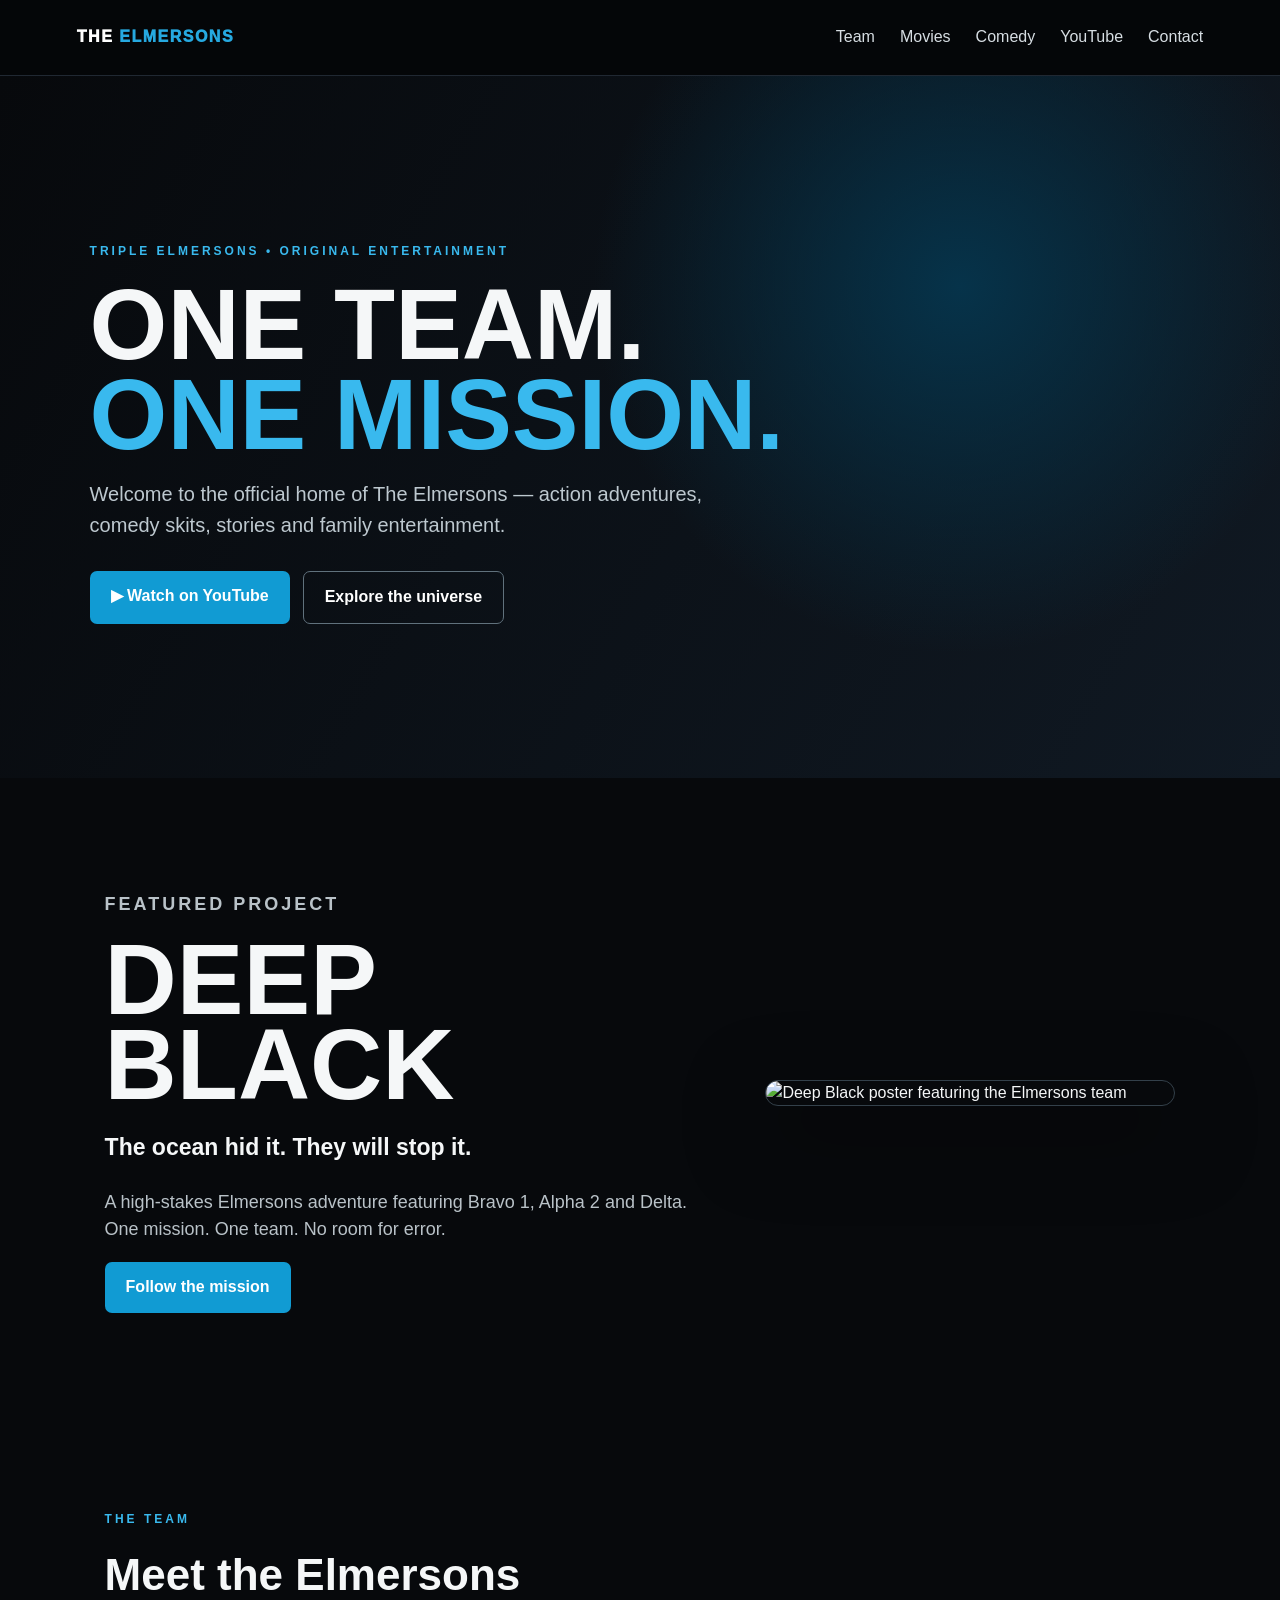
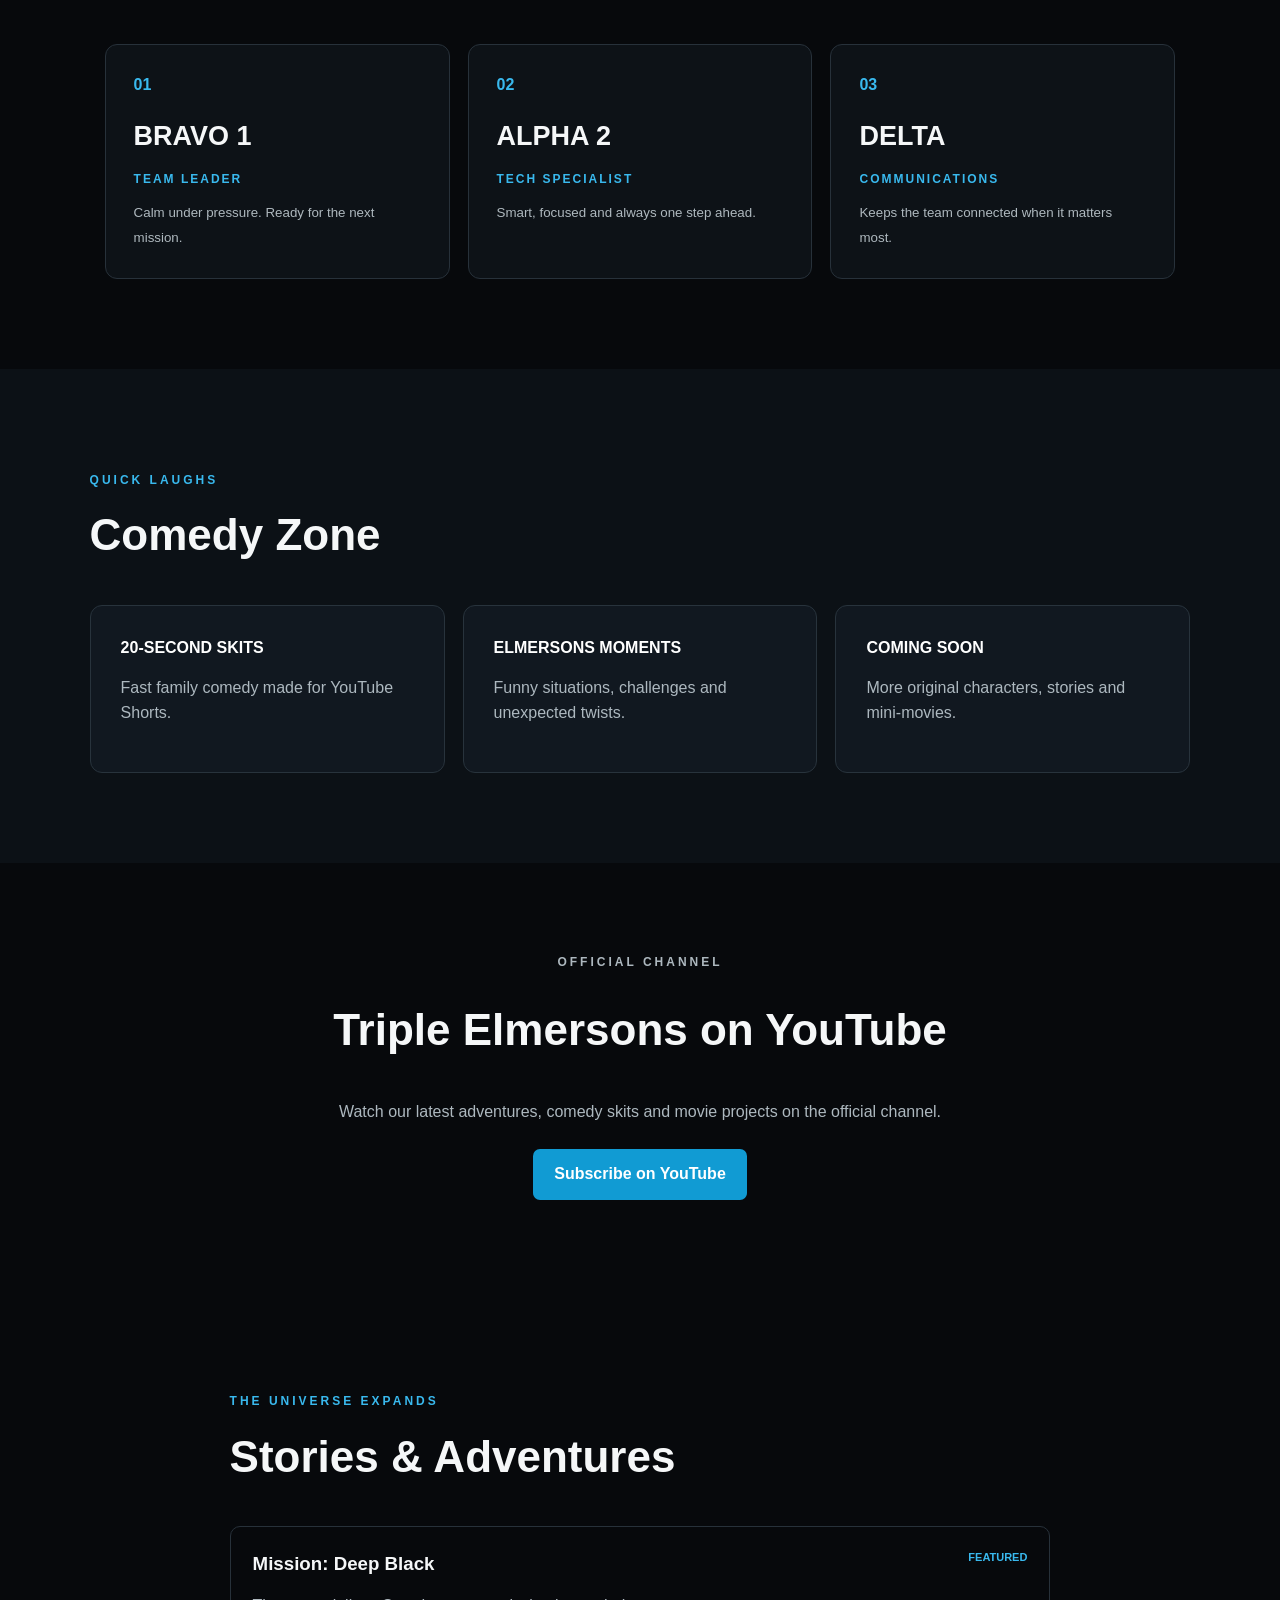
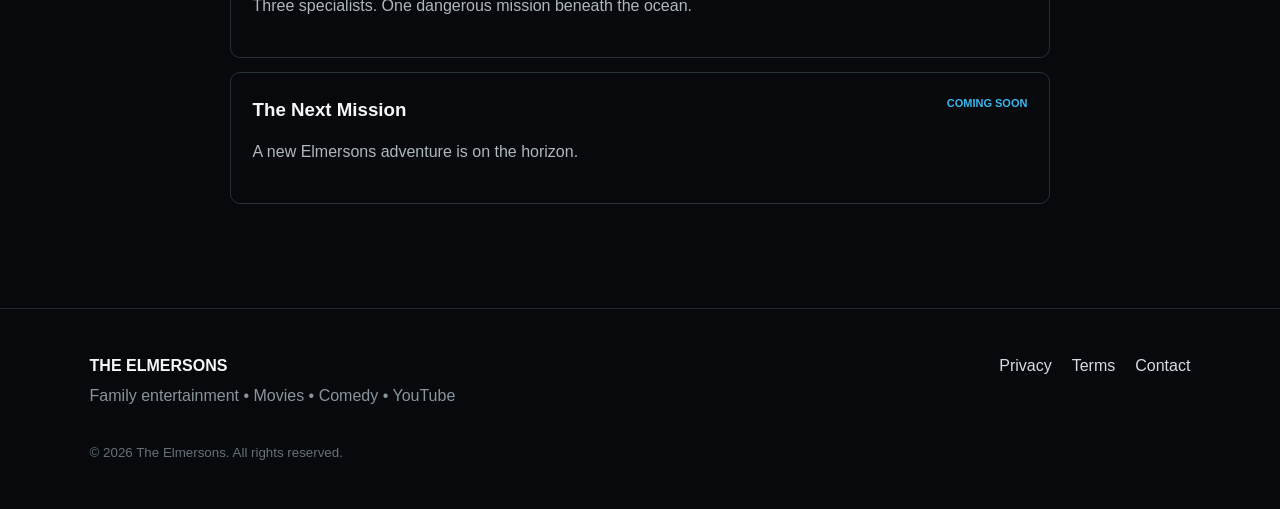
==== index.html @ 0d7d39bc "Add files via upload" ====
<!doctype html>
<html lang="en">
<head>
<meta charset="utf-8">
<meta name="viewport" content="width=device-width,initial-scale=1">
<title>The Elmersons | Deep Black</title>
<meta name="description" content="The Elmersons — family action, comedy, movies, stories and YouTube entertainment.">
<link rel="stylesheet" href="styles.css">
</head>
<body>
<header class="nav">
  <a class="logo" href="index.html">THE <span>ELMERSONS</span></a>
  <button class="menu" aria-label="Menu">☰</button>
  <nav>
    <a href="#team">Team</a><a href="#movies">Movies</a><a href="#comedy">Comedy</a>
    <a href="#youtube">YouTube</a><a href="contact.html">Contact</a>
  </nav>
</header>

<section class="hero">
  <div class="hero-content">
    <p class="eyebrow">TRIPLE ELMERSONS • ORIGINAL ENTERTAINMENT</p>
    <h1>ONE TEAM.<br><span>ONE MISSION.</span></h1>
    <p>Welcome to the official home of The Elmersons — action adventures, comedy skits, stories and family entertainment.</p>
    <div class="buttons">
      <a class="btn primary" href="https://www.youtube.com/@Tripleelmersons" target="_blank" rel="noopener">▶ Watch on YouTube</a>
      <a class="btn ghost" href="#movies">Explore the universe</a>
    </div>
  </div>
</section>

<section id="movies" class="movie-feature">
  <div class="movie-text">
    <p class="eyebrow">FEATURED PROJECT</p>
    <h2>DEEP BLACK</h2>
    <h3>The ocean hid it. They will stop it.</h3>
    <p>A high-stakes Elmersons adventure featuring Bravo 1, Alpha 2 and Delta. One mission. One team. No room for error.</p>
    <a class="btn primary" href="https://www.youtube.com/@Tripleelmersons" target="_blank" rel="noopener">Follow the mission</a>
  </div>
  <img src="deep-black-poster.jpg" alt="Deep Black poster featuring the Elmersons team">
</section>

<section id="team" class="section">
  <p class="eyebrow">THE TEAM</p>
  <h2>Meet the Elmersons</h2>
  <div class="team">
    <article><span>01</span><h3>BRAVO 1</h3><p>TEAM LEADER</p><small>Calm under pressure. Ready for the next mission.</small></article>
    <article><span>02</span><h3>ALPHA 2</h3><p>TECH SPECIALIST</p><small>Smart, focused and always one step ahead.</small></article>
    <article><span>03</span><h3>DELTA</h3><p>COMMUNICATIONS</p><small>Keeps the team connected when it matters most.</small></article>
  </div>
</section>

<section id="comedy" class="section dark">
  <p class="eyebrow">QUICK LAUGHS</p>
  <h2>Comedy Zone</h2>
  <div class="grid">
    <article class="tile"><b>20-SECOND SKITS</b><p>Fast family comedy made for YouTube Shorts.</p></article>
    <article class="tile"><b>ELMERSONS MOMENTS</b><p>Funny situations, challenges and unexpected twists.</p></article>
    <article class="tile"><b>COMING SOON</b><p>More original characters, stories and mini-movies.</p></article>
  </div>
</section>

<section id="youtube" class="section youtube">
  <p class="eyebrow">OFFICIAL CHANNEL</p>
  <h2>Triple Elmersons on YouTube</h2>
  <p>Watch our latest adventures, comedy skits and movie projects on the official channel.</p>
  <a class="btn primary" href="https://www.youtube.com/@Tripleelmersons" target="_blank" rel="noopener">Subscribe on YouTube</a>
</section>

<section class="section stories">
  <p class="eyebrow">THE UNIVERSE EXPANDS</p>
  <h2>Stories & Adventures</h2>
  <div class="story"><div><h3>Mission: Deep Black</h3><p>Three specialists. One dangerous mission beneath the ocean.</p></div><span>FEATURED</span></div>
  <div class="story"><div><h3>The Next Mission</h3><p>A new Elmersons adventure is on the horizon.</p></div><span>COMING SOON</span></div>
</section>

<footer>
  <div><strong>THE ELMERSONS</strong><p>Family entertainment • Movies • Comedy • YouTube</p></div>
  <div class="links"><a href="privacy.html">Privacy</a><a href="terms.html">Terms</a><a href="contact.html">Contact</a></div>
  <small>© 2026 The Elmersons. All rights reserved.</small>
</footer>
<script src="script.js"></script>
</body>
</html>
---- styles.css ----
*{box-sizing:border-box}html{scroll-behavior:smooth}body{margin:0;background:#07090c;color:#f5f7f8;font-family:Inter,Arial,sans-serif;line-height:1.55}.nav{height:76px;padding:0 6%;display:flex;align-items:center;justify-content:space-between;position:sticky;top:0;z-index:20;background:rgba(5,7,9,.94);backdrop-filter:blur(12px);border-bottom:1px solid #202832}.logo{font-weight:950;color:#fff;text-decoration:none;letter-spacing:1.5px}.logo span{color:#26a9e0}.nav nav{display:flex;gap:25px}.nav nav a,footer a{color:#d6dde2;text-decoration:none}.nav nav a:hover,footer a:hover{color:#39b9ee}.menu{display:none;background:none;border:0;color:white;font-size:28px}.hero{min-height:78vh;padding:90px 7%;display:flex;align-items:center;background:radial-gradient(circle at 75% 30%,#06334a,transparent 34%),linear-gradient(120deg,#07090c,#101923)}.hero-content{max-width:800px}.eyebrow{font-size:12px;letter-spacing:3px;font-weight:900;color:#39b9ee}.hero h1{font-size:clamp(50px,8vw,100px);line-height:.9;margin:18px 0}.hero h1 span{color:#39b9ee}.hero p:not(.eyebrow){font-size:20px;color:#bdc8cf;max-width:650px}.buttons{display:flex;gap:13px;flex-wrap:wrap;margin-top:30px}.btn{display:inline-block;padding:13px 21px;border-radius:7px;text-decoration:none;font-weight:850}.primary{background:#119bd3;color:#fff}.ghost{border:1px solid #60717c;color:#fff}.movie-feature{max-width:1250px;margin:auto;padding:95px 7%;display:grid;grid-template-columns:1fr 410px;gap:55px;align-items:center}.movie-feature h2{font-size:clamp(55px,8vw,100px);line-height:.85;margin:12px 0}.movie-feature h3{font-size:23px}.movie-feature p{color:#b9c2c8;font-size:18px}.movie-feature img{width:100%;display:block;border:1px solid #33404a;border-radius:14px;box-shadow:0 25px 80px rgba(0,0,0,.55)}.section{max-width:1250px;margin:auto;padding:90px 7%}.section h2{font-size:44px;margin:8px 0 35px}.team{display:grid;grid-template-columns:repeat(3,1fr);gap:18px}.team article{padding:28px;border:1px solid #27313a;border-radius:12px;background:#0d1217}.team span{color:#39b9ee;font-weight:900}.team h3{font-size:27px;margin:18px 0 0}.team p{color:#39b9ee;font-size:12px;letter-spacing:2px;font-weight:900}.team small{color:#aeb8be}.dark{max-width:none;background:#0c1116}.grid{max-width:1110px;display:grid;grid-template-columns:repeat(3,1fr);gap:18px}.tile{padding:30px;border:1px solid #28333c;border-radius:12px;background:#111820;min-height:150px}.tile b{color:#fff}.tile p,.youtube p{color:#adb8bf}.youtube{text-align:center}.youtube p{max-width:620px;margin:0 auto 25px}.stories{max-width:1000px}.story{display:flex;justify-content:space-between;gap:20px;padding:22px;margin:14px 0;border:1px solid #27313a;border-radius:10px}.story h3{margin:0}.story p{color:#aeb8be}.story span{color:#39b9ee;font-size:11px;font-weight:900;white-space:nowrap}footer{padding:45px 7%;border-top:1px solid #202832;display:grid;grid-template-columns:1fr 1fr;gap:18px}footer p{color:#89959c;margin-top:6px}.links{display:flex;justify-content:flex-end;gap:20px}footer small{grid-column:1/-1;color:#66727a}.page{max-width:850px;margin:auto;padding:90px 7%}.page h1{font-size:50px}.page h2{margin-top:38px}.page p,.page li{color:#b7c0c5}.form{display:grid;gap:14px}.form input,.form textarea{padding:14px;background:#10161b;border:1px solid #303c45;border-radius:8px;color:white}.form textarea{min-height:170px}.form button{border:0}@media(max-width:800px){.nav nav{display:none}.menu{display:block}.hero{min-height:72vh}.movie-feature,.team,.grid{grid-template-columns:1fr}.movie-feature img{max-width:520px}.story{display:block}.story span{display:inline-block;margin-top:8px}.links{justify-content:flex-start;flex-wrap:wrap}footer{grid-template-columns:1fr}}
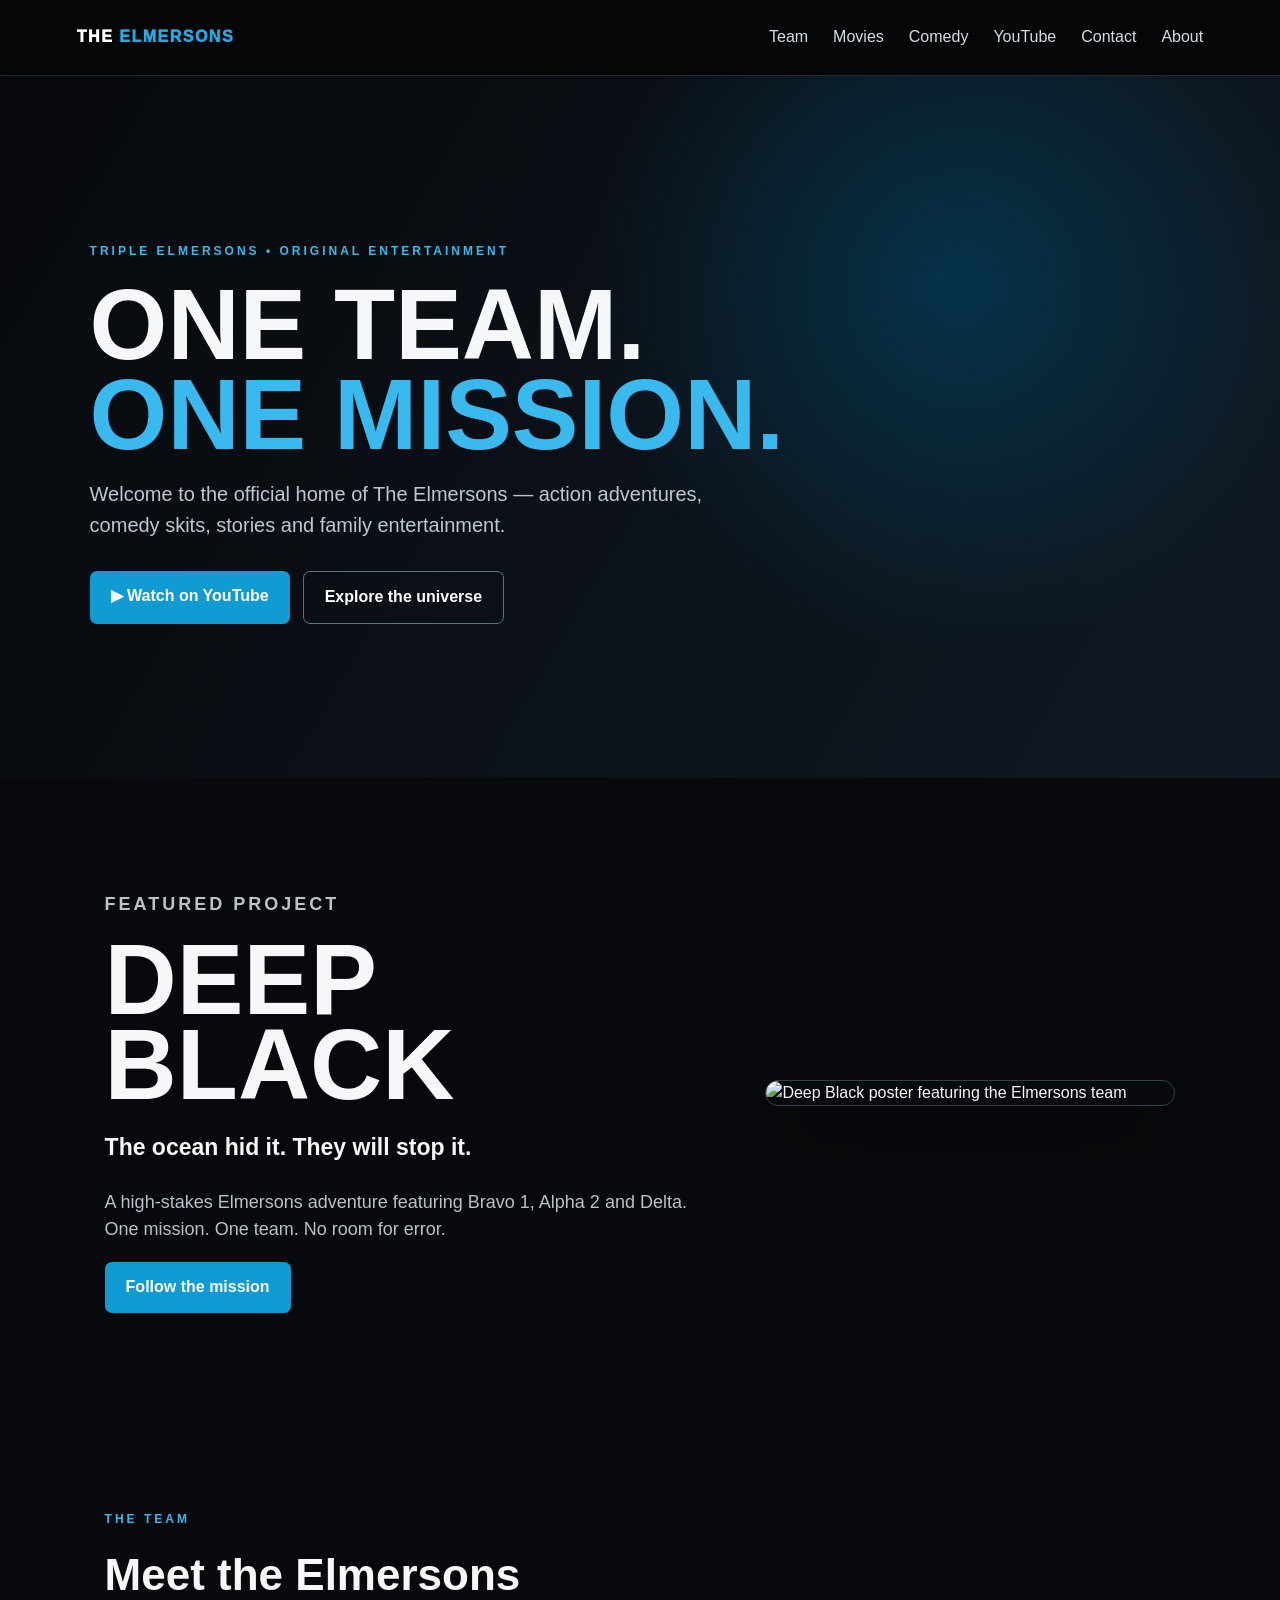
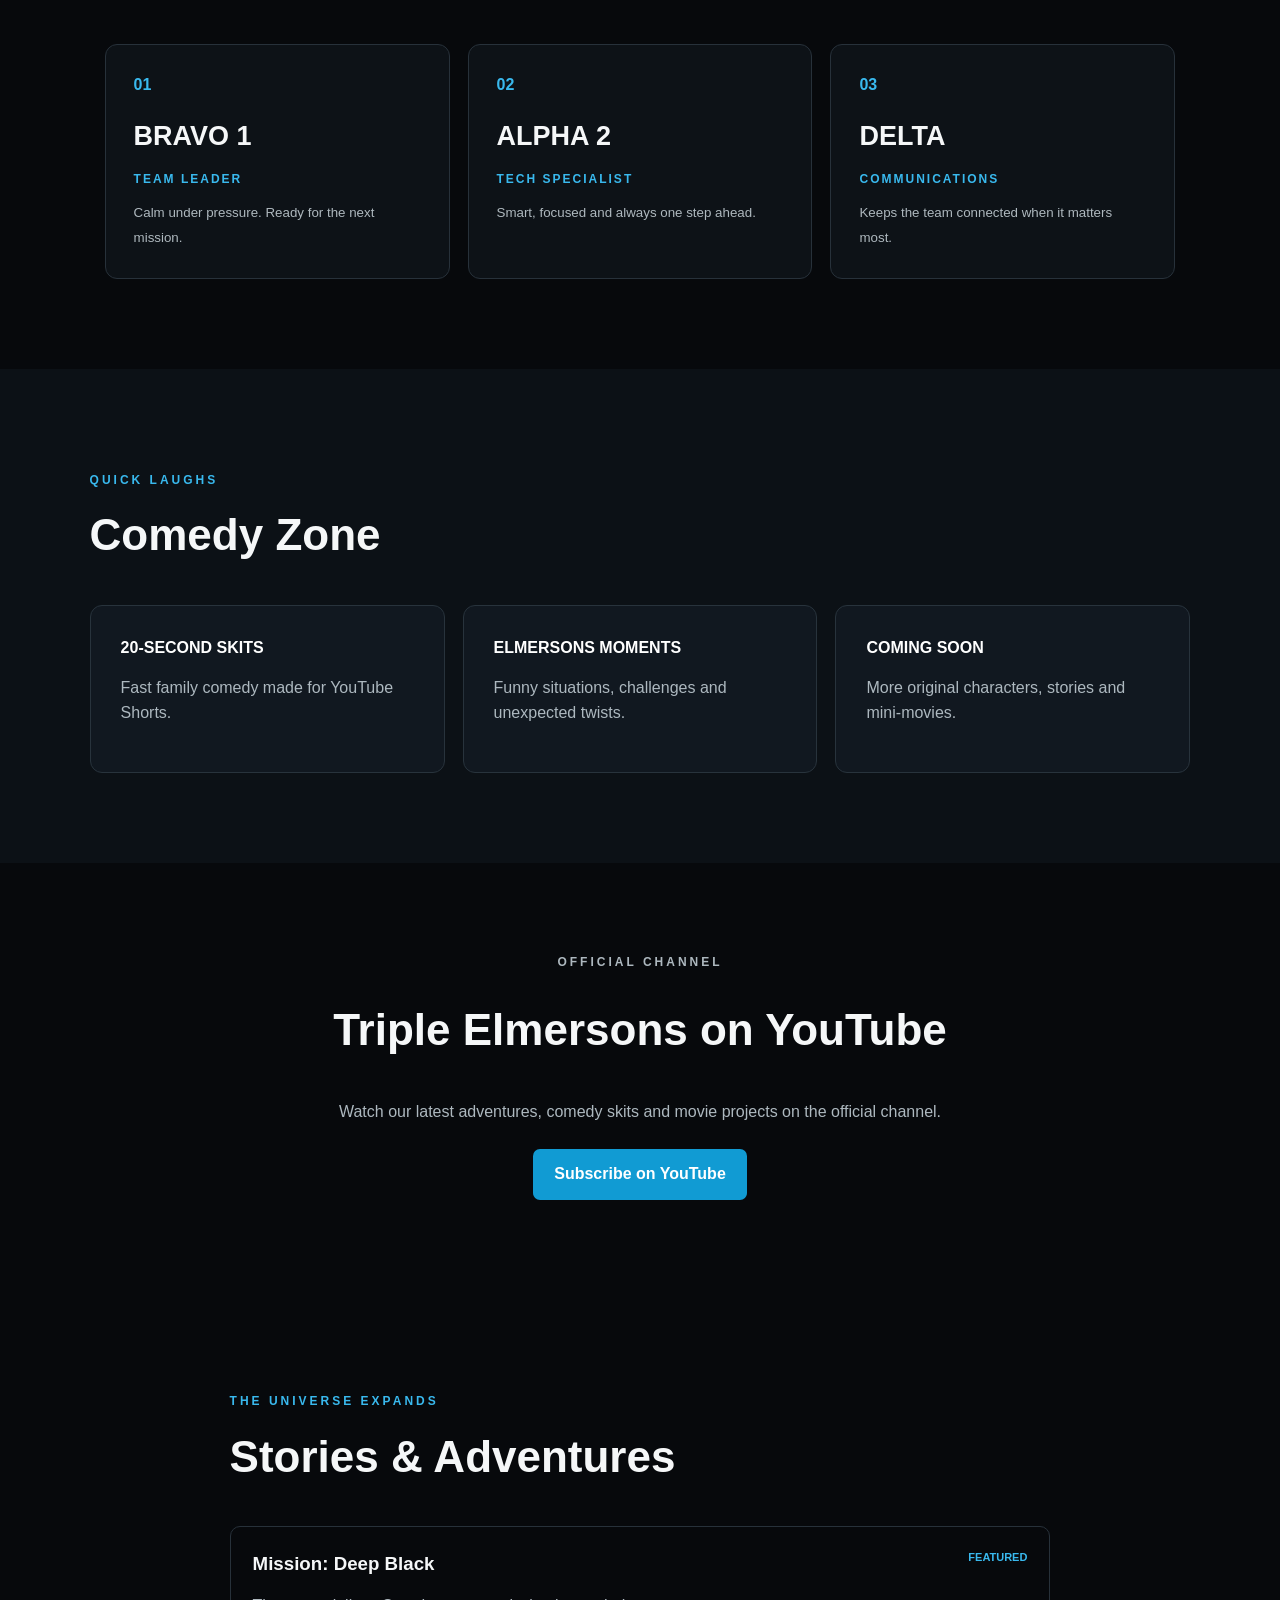
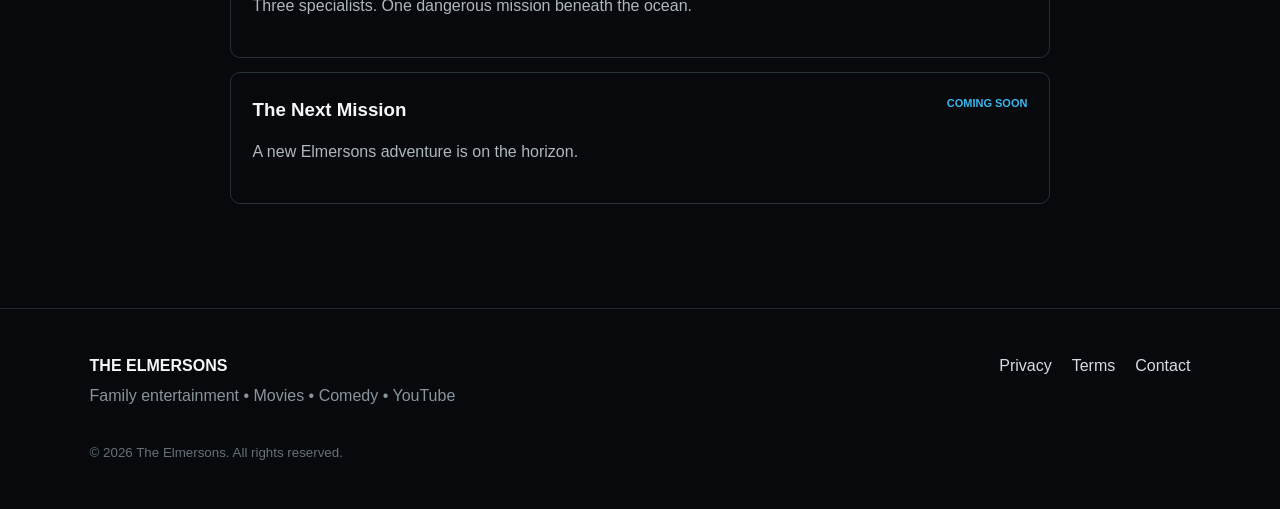
==== commit 2db51237: "Update index.html" ====
--- a/index.html
+++ b/index.html
@@ -13,7 +13,7 @@
   <button class="menu" aria-label="Menu">☰</button>
   <nav>
     <a href="#team">Team</a><a href="#movies">Movies</a><a href="#comedy">Comedy</a>
-    <a href="#youtube">YouTube</a><a href="contact.html">Contact</a>
+    <a href="#youtube">YouTube</a><a href="contact.html">Contact</a> <a href="about.html">About</a>
   </nav>
 </header>
 
@@ -81,4 +81,4 @@
 </footer>
 <script src="script.js"></script>
 </body>
-</html>+</html>
